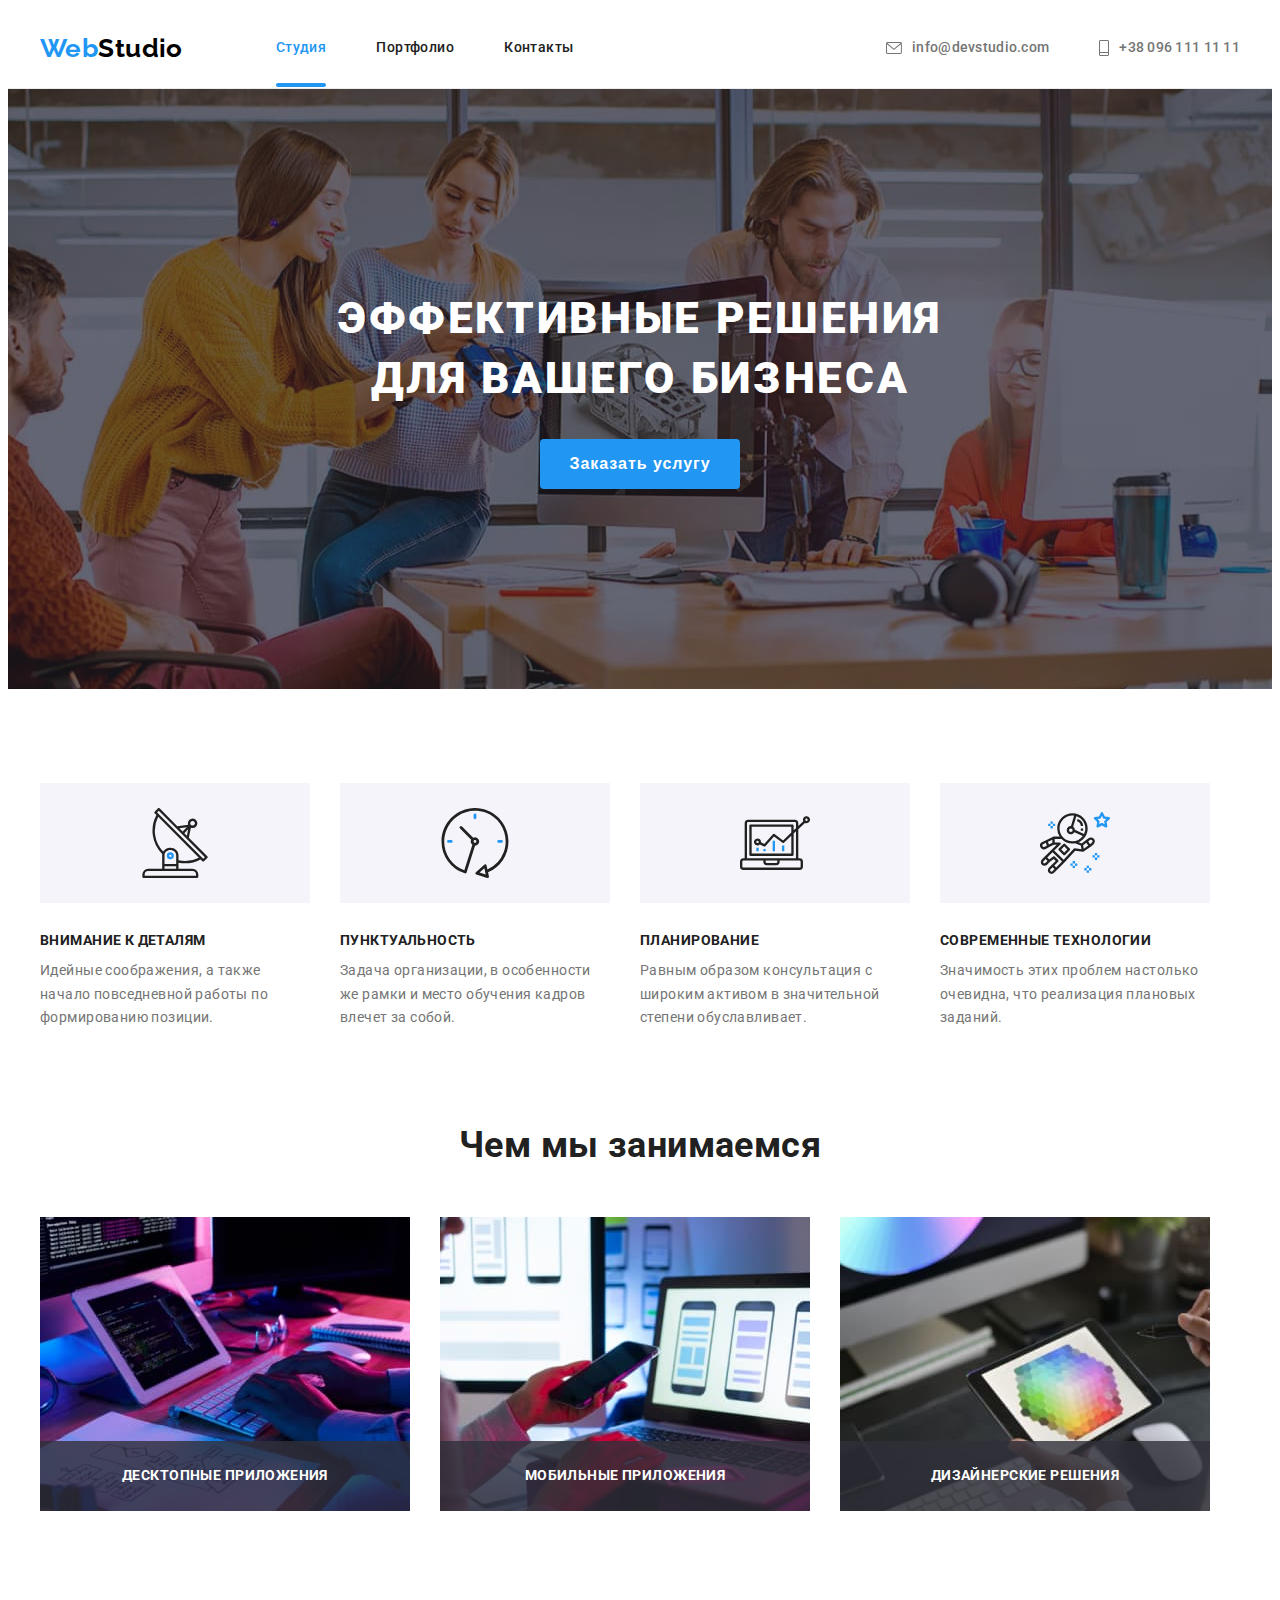
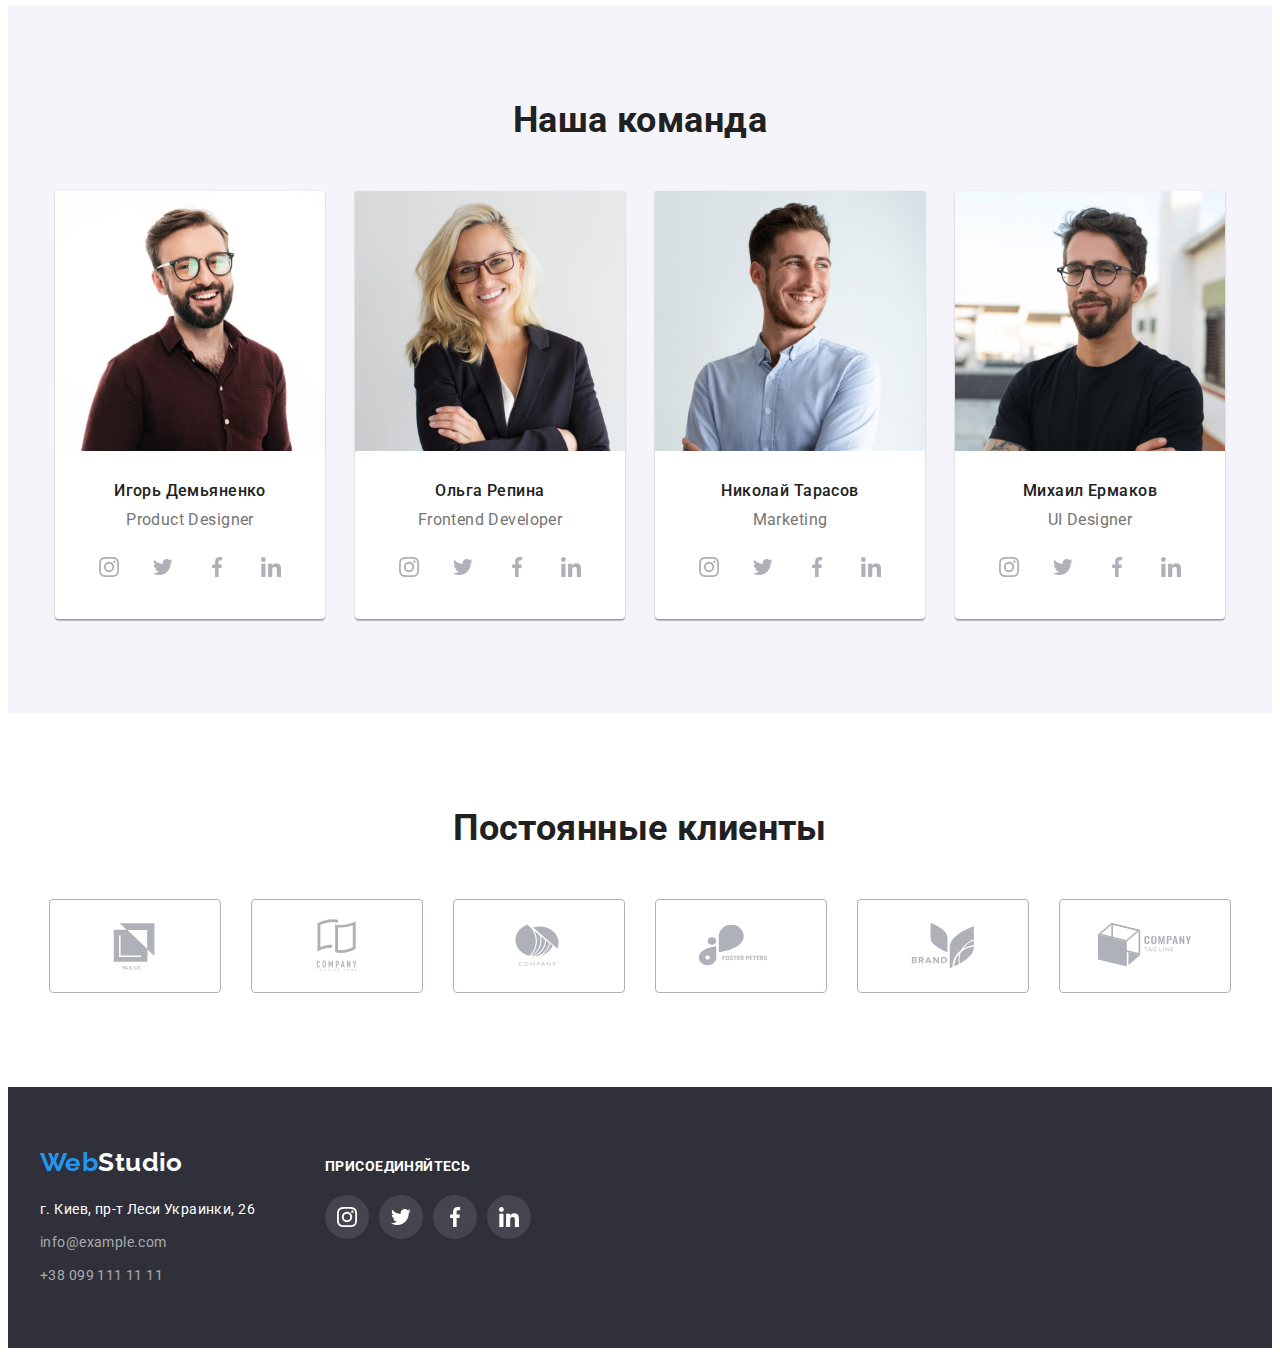
==== index.html @ 22b71594 "add 5 hw" ====
<!DOCTYPE html>
<html lang="ru">

<head>
  <meta charset="UTF-8" />
  <meta http-equiv="X-UA-Compatible" content="IE=edge" />
  <meta name="viewport" content="width=device-width, initial-scale=1.0" />
  <title>Студия</title>
  <link rel="stylesheet" href="https://cdnjs.cloudflare.com/ajax/libs/modern-normalize/1.1.0/modern-normalize.min.css"
    integrity="sha512-wpPYUAdjBVSE4KJnH1VR1HeZfpl1ub8YT/NKx4PuQ5NmX2tKuGu6U/JRp5y+Y8XG2tV+wKQpNHVUX03MfMFn9Q=="
    crossorigin="anonymous" referrerpolicy="no-referrer" />
  <link rel="preconnect" href="https://fonts.googleapis.com" />
  <link rel="preconnect" href="https://fonts.gstatic.com" crossorigin />
  <link href="https://fonts.googleapis.com/css2?family=Raleway:wght@700&family=Roboto:wght@400;500;700;900&display=swap"
    rel="stylesheet" />
  <link rel="stylesheet" href="./css/styles.css" />
</head>

<body>
  <!--Шапка-->
  <header class="header">
    <div class="container">
      <nav class="header-nav">
        <a class="logo link" href="./index.html" lang="en">
          Web<span class="logo-header">Studio</span>
        </a>
        <ul class="pages list">
          <li><a class="link curent" href="./index.html">Студия</a></li>
          <li><a class="link" href="./portfolio.html">Портфолио</a></li>
          <li><a class="link" href="">Контакты</a></li>
        </ul>
      </nav>
      <ul class="list">
        <li class="header-contact">
          <a class="contact-link link" href="mailto:info@devstudio.com">
            <svg class="header-icon" width="16px" height="12px">
              <use href="./images/symbol-defs.svg#icon-envelope"></use>
            </svg>info@devstudio.com</a>
        </li>
        <li class="header-contact">
          <a class="contact-link link" href="tel:+380961111111">
            <svg class="header-icon" width="10px" height="16px">
              <use href="./images/symbol-defs.svg#icon-vector"></use>
            </svg>+38 096 111 11 11</a>
        </li>
      </ul>
    </div>
  </header>
  <main>
    <!--Заголовок-->
    <section class="hero">
      <div class="container">
        <h1 class="hero-title">Эффективные решения для вашего бизнеса</h1>

        <button data-modal-open class="button-blu" type="button">Заказать услугу</button>

        <div data-modal class="backdrop is-hidden">
          <div class="modal">

            <button data-modal-close class="close" type="button">
              <svg class="" width="11px" height="11px">
                <use href="./images/symbol-defs.svg#icon-close"></use>
            </button>
            </svg>
          </div>
        </div>
      </div>
    </section>
    <!--Особенности-->
    <section class="characteristic section">
      <div class="container">
        <h2 class="none">Особенности</h2>
        <ul class="list">
          <li>
            <div class="characteristic-div">
              <svg class="characteristic-icon" width="70" height="70">
                <use href="./images/symbol-defs.svg#icon-antenna"></use>
              </svg>
            </div>

            <h3 class="title-item">Внимание к деталям</h3>
            <p>
              Идейные соображения, а также начало повседневной работы по формированию позиции.
            </p>
          </li>
          <li>
            <div class="characteristic-div">
              <svg class="characteristic-icon" width="70" height="70">
                <use href="./images/symbol-defs.svg#icon-clock"></use>
              </svg>
            </div>

            <h3 class="title-item">Пунктуальность</h3>
            <p>
              Задача организации, в особенности же рамки и место обучения кадров влечет за собой.
            </p>
          </li>
          <li>
            <div class="characteristic-div">
              <svg class="characteristic-icon" width="70" height="70">
                <use href="./images/symbol-defs.svg#icon-diagram"></use>
              </svg>
            </div>
            <h3 class="title-item">Планирование</h3>
            <p>
              Равным образом консультация с широким активом в значительной степени обуславливает.
            </p>
          </li>
          <li>
            <div class="characteristic-div">
              <svg class="characteristic-icon" width="70" height="70">
                <use href="./images/symbol-defs.svg#icon-astronaut"></use>
              </svg>
            </div>
            <h3 class="title-item">Современные технологии</h3>
            <p>Значимость этих проблем настолько очевидна, что реализация плановых заданий.</p>
          </li>
        </ul>
      </div>
    </section>
    <!--Что делают-->
    <section class="work section">
      <div class="container">
        <h2 class="title">Чем мы занимаемся</h2>
        <ul class="list">
          <li>
            <img src="./images/box_1.jpg" alt="Поиск решения" width="370" />
            <p class="work-icon">Десктопные приложения</p>
          </li>
          <li>
            <img src="./images/box_2.jpg" alt="Планирование" width="370" />
            <p class="work-icon">Мобильные приложения</p>
          </li>
          <li>
            <img src="./images/box_3.jpg" alt="Реализация проекта" width="370" />
            <p class="work-icon">Дизайнерские решения</p>
          </li>
        </ul>
      </div>
    </section>
    <!--Команда-->
    <section class="team section">
      <div class="container">
        <h2 class="title">Наша команда</h2>
        <ul class="list">
          <li class="team-cards">
            <img src="./images/img.jpg" alt="Фото Игоря Демьяненко" width="270" />
            <h3 class="name">Игорь Демьяненко</h3>
            <p class="position" lang="en">Product Designer</p>
            <ul class="social-link list">
              <li class="massenger-item">
                <a class="team-link link" aria-label="инстаграм" href="" >
                  <svg class="team-icon" width="20px" height="20px">
                    <use href="./images/symbol-defs.svg#icon-instagram"></use>
                  </svg></a>
              </li>
              <li class="massenger-item">
                <a class="team-link link" aria-label="твиттер" href="" >
                  <svg class="team-icon" width="20px" height="20px">
                    <use href="./images/symbol-defs.svg#icon-twitter"></use>
                  </svg></a>
              </li>
              <li class="massenger-item">
                <a class="team-link link" aria-label="фейсбук" href="">
                  <svg class="team-icon" width="20px" height="20px">
                    <use href="./images/symbol-defs.svg#icon-facebook" ></use>
                  </svg></a>
              </li>
              <li class="massenger-item">
                <a class="team-link link" aria-label="линкедин" href="">
                  <svg class="team-icon" width="20px" height="20px">
                    <use href="./images/symbol-defs.svg#icon-linkedin" ></use>
                  </svg></a>
              </li>
            </ul>
          </li>

          <li class="team-cards">
            <img src="./images/img-1.jpg" alt="Фото Ольги Репиной" width="270" />
            <h3 class="name">Ольга Репина</h3>
            <p class="position" lang="en">Frontend Developer</p>
            <ul class="list">
              <li class="massenger-item">
                <a class="team-link link" aria-label="инстаграм" href="">
                  <svg class="team-icon" width="20px" height="20px">
                    <use href="./images/symbol-defs.svg#icon-instagram"></use>
                  </svg></a>
              </li>
              <li class="massenger-item">
                <a class="team-link link" aria-label="твиттер" href="">
                  <svg class="team-icon" width="20px" height="20px">
                    <use href="./images/symbol-defs.svg#icon-twitter"></use>
                  </svg></a>
              </li>
              <li class="massenger-item">
                <a class="team-link link" aria-label="фейсбук" href="">
                  <svg class="team-icon" width="20px" height="20px">
                    <use href="./images/symbol-defs.svg#icon-facebook"></use>
                  </svg></a>
              </li>
              <li class="massenger-item">
                <a class="team-link link" aria-label="линкедин" href="">
                  <svg class="team-icon" width="20px" height="20px">
                    <use href="./images/symbol-defs.svg#icon-linkedin"></use>
                  </svg></a>
              </li>
            </ul>
          </li>

          <li class="team-cards">
            <img src="./images/img-2.jpg" alt="Фото Николая Тарасова" width="270" />
            <h3 class="name">Николай Тарасов</h3>
            <p class="position" lang="en">Marketing</p>
            <ul class="list">
              <li class="massenger-item">
                <a class="team-link link" aria-label="инстаграм" href="">
                  <svg class="team-icon" width="20px" height="20px">
                    <use href="./images/symbol-defs.svg#icon-instagram"></use>
                  </svg></a>
              </li>
              <li class="massenger-item">
                <a class="team-link link" aria-label="твиттер" href="">
                  <svg class="team-icon" width="20px" height="20px">
                    <use href="./images/symbol-defs.svg#icon-twitter"></use>
                  </svg></a>
              </li>
              <li class="massenger-item">
                <a class="team-link link" aria-label="фейсбук" href="">
                  <svg class="team-icon" width="20px" height="20px">
                    <use href="./images/symbol-defs.svg#icon-facebook"></use>
                  </svg></a>
              </li>
              <li class="massenger-item">
                <a class="team-link link" aria-label="линкедин" href="">
                  <svg class="team-icon" width="20px" height="20px">
                    <use href="./images/symbol-defs.svg#icon-linkedin"></use>
                  </svg></a>
              </li>
            </ul>
          </li>

          <li class="team-cards">
            <img src="./images/img-3.jpg" alt="Фото Михаила Ермакова" width="270" />
            <h3 class="name">Михаил Ермаков</h3>
            <p class="position" lang="en">UI Designer</p>
            <ul class="list">
              <li class="massenger-item">
                <a class="team-link link" aria-label="инстаграм" href="">
                  <svg class="team-icon" width="20px" height="20px">
                    <use href="./images/symbol-defs.svg#icon-instagram"></use>
                  </svg></a>
              </li>
              <li class="massenger-item">
                <a class="team-link link" aria-label="твиттер" href="">
                  <svg class="team-icon" width="20px" height="20px">
                    <use href="./images/symbol-defs.svg#icon-twitter"></use>
                  </svg></a>
              </li>
              <li class="massenger-item">
                <a class="team-link link" aria-label="фейсбук" href="">
                  <svg class="team-icon" width="20px" height="20px">
                    <use href="./images/symbol-defs.svg#icon-facebook"></use>
                  </svg></a>
              </li>
              <li class="massenger-item">
                <a class="team-link link" aria-label="линкедин" href="">
                  <svg class="team-icon" width="20px" height="20px">
                    <use href="./images/symbol-defs.svg#icon-linkedin"></use>
                  </svg></a>
              </li>
            </ul>
          </li>
        </ul>
      </div>
    </section>
    <!--Постоянные клиенты-->
    <section class="klients section">
      <div class="container">
        <h2 class="title">Постоянные клиенты</h2>
        <ul class="list">
          <li>
            <a class="klients-link link" aria-label="" href="">
              <svg class="klients-icon" width="106px" height="60px">
                <use href="./images/symbol-defs.svg#icon-logo"></use>
              </svg></a>
          </li>
          <li>
            <a class="klients-link link" aria-label="" href="">
              <svg class="klients-icon" width="106px" height="60px">
                <use href="./images/symbol-defs.svg#icon-logo-1"></use>
              </svg></a>
          </li>
          <li>
            <a class="klients-link link" aria-label="" href="">
              <svg class="klients-icon" width="106px" height="60px">
                <use href="./images/symbol-defs.svg#icon-logo-2"></use>
              </svg></a>
          </li>
          <li>
            <a class="klients-link link" aria-label="" href="">
              <svg class="klients-icon" width="106px" height="60px">
                <use href="./images/symbol-defs.svg#icon-logo-3"></use>
              </svg></a>
          </li>
          <li>
            <a class="klients-link link" aria-label="" href="">
              <svg class="klients-icon" width="106px" height="60px">
                <use href="./images/symbol-defs.svg#icon-logo-4"></use>
              </svg></a>
          </li>
          <li>
            <a class="klients-link link" aria-label="" href="">
              <svg class="klients-icon" width="106px" height="60px">
                <use href="./images/symbol-defs.svg#icon-logo-5"></use>
              </svg></a>
          </li>
        </ul>
      </div>
    </section>
  </main>
  <!--Подвал-->
  <footer class="footer">
    <div class="container">
      <div>
        <a class="logo link" href="./index.html" lang="en">
          Web<span class="logo-footer">Studio</span>
        </a>
        <address>
          <ul class="footer-connection list">
            <li>
              <a class="address link" href=""> г. Киев, пр-т Леси Украинки, 26</a>
            </li>
            <li>
              <a class="footer-contacts link" href="mailto:info@example.com">info@example.com</a>
            </li>
            <li>
              <a class="footer-contacts link" href="tel:+380991111111">+38 099 111 11 11</a>
            </li>
          </ul>
        </address>
      </div>
      <div class="join">
        <p class="header-join">Присоединяйтесь</p>
        <ul class="list">
          <li class="massenger-item">
            <a class="join-link link" aria-label="инстаграм" href="">
              <svg class="join-icon" width="20px" height="20px">
                <use href="./images/symbol-defs.svg#icon-instagram"></use>
              </svg></a>
          </li>
          <li class="massenger-item">
            <a class="join-link link" aria-label="твиттер" href="">
              <svg class="join-icon" width="20px" height="20px">
                <use href="./images/symbol-defs.svg#icon-twitter"></use>
              </svg></a>
          </li>
          <li class="massenger-item">
            <a class="join-link link" aria-label="фейсбук" href="">
              <svg class="join-icon" width="20px" height="20px">
                <use href="./images/symbol-defs.svg#icon-facebook"></use>
              </svg></a>
          </li>
          <li class="massenger-item">
            <a class="join-link link" aria-label="линкедин" href="">
              <svg class="join-icon" width="20px" height="20px">
                <use href="./images/symbol-defs.svg#icon-linkedin"></use>
              </svg></a>
          </li>
        </ul>
      </div>
    </div>
  </footer>
  <script src="./js/modal.js"></script>
</body>

</html>
---- css/styles.css ----
:root {
    --accent-color: #2196F3;
    --black:#000000;
    --white:#FFFFFF;
    --header-and-item: #212121;
    --adress-footer: #FFFFFF99;
    --black-fon: #2F303A;
    --gray-fon: #F5F4FA;
    --main: #757575;
    --hero-button: #188ce8;
    --border-header:#ECECEC;
    --border-cards:#EEEEEE;
    --shadow:rgba(0, 0, 0, 0.25);
    --bg-hero:#C4C4C4;
    --grad: rgba(47, 48, 58, 0.4);
    --massanger: #afb1b8;
    --backdrop:rgba(0, 0, 0, 0.2);
}

body {
font-family: Roboto, sans-serif ;
color: var(--main);
background-color: var(--white);
font-weight: 400;
font-size: 14px;
line-height: 1.71;
letter-spacing: 0.03em;
}

.container {
    width: 1200px;
    padding: 0 15px;
    margin-left: auto;
    margin-right: auto;
}

.section{
    padding: 94px 0;
}

h1, h2, h3, h4, p, li, ul, a {
    margin: 0;
    padding: 0;
}

img {
    display: block;
    max-width: 100%;
    height: auto;
}

.list {
    list-style-type: none;
}

.link {
    text-decoration: none;
    color: currentColor;

    transition: color 250ms cubic-bezier(0.4, 0, 0.2, 1);
}

/*Шапка*/
.header .container,
.header-nav,
.pages,
.contacts .list,
.contact-link {
    display: flex;
    align-items: center;
}

.header {
    border-bottom: 1px solid var(--border-header);
}

.header .container{
height: 80px;
}


.logo {
    font-family: Raleway, sans-serif;
    font-weight:700;
    font-size: 26px;
    line-height: 1.19;    
    color: var(--accent-color);
 }

.logo-header {
    color: var(--black);
}

.header .logo {
    margin-right: 93px;
}

.pages .link{
    font-weight:500;
    font-size:14px;
    line-height: 0.88;
    color: var(--header-and-item);
    padding: 32px 0;
}

.header .list {
    display: flex;
    margin-left: auto;
}

.contact-link {
    font-weight:500;
    font-size:14px;
    line-height:1.14;
    letter-spacing: 0.02em;
    color: var(--main);
    padding: 20px 0;
}


.pages li:not(:last-child),
.contacts li:not(:last-child),
.header-contact:not(:last-child) {
    margin-right: 50px;
}

.header-icon{
    fill:currentColor;
    margin-right: 10px;
}

.link:hover,
.link:focus,
.link:active{
    color: var(--accent-color);
}


.pages .curent {
    color: var(--accent-color) ;
    position: relative;
}

.pages .curent::after{
    content: '';
    height: 4px;
    background:var(--accent-color);
    border-radius: 2px;
    top: 100%;
    left: 0;
    width: 100%;
    position: absolute;
    transform: translate(0, -4px);
}

/*Студия*/

/*Герой*/

.hero {
    color: var(--white);
    background-color: var(--black-fon);
    text-align: center;
    text-transform: uppercase;
    line-height: 1.36;
    letter-spacing: 0.06em;
    background-color: var(--bg-hero);
    background-image: linear-gradient(var(--grad),var(--grad) ), url(../images/hero.jpg);
    background-repeat: no-repeat;
    background-position: center;
    max-width: 1600px;
    margin: 0 auto;
}

.hero .container {
    padding: 200px 0;
}

.hero-title {
    margin: auto;
    font-weight: 900;
    font-size: 44px;
    margin-bottom: 30px;
    width: 696px;
    letter-spacing: 0.06em;
    line-height: 1.36;
}

.button-blu {
    transition: background-color 250ms cubic-bezier(0.4, 0, 0.2, 1);

    width: 200px;
    height: 50px;
    padding: 0;
    border: 2px transparent;
    border-radius: 4px;

    text-align: center; 
    color: var(--white);
    background-color: var(--accent-color);
    font-weight: 700;
    font-size: 16px;
    line-height: 1.88;
    letter-spacing: 0.06em;
}

.button-blu:active,
.button-blu:hover,
.button-blu:focus {
    background-color: var(--hero-button);
}

.backdrop {
    z-index: 100;
    position: fixed;
    top: 0;
    left: 0;
    width: 100%;
    height: 100%;
    background-color: var(--backdrop);

    opacity: 1;
    visibility: visible;
    transition: opacity 250ms cubic-bezier(0.4, 0, 0.2, 1),
    visibility 250ms cubic-bezier(0.4, 0, 0.2, 1),
    transform 250ms cubic-bezier(0.4, 0, 0.2, 1);
       
    /* transform: rotateZ(0);
    transition: transform 250ms cubic-bezier(0.4, 0, 0.2, 1); */
}

.backdrop.is-hidden {
    transform: rotateZ(0.5turn);
    visibility: hidden;
    opacity: 0;
    pointer-events: none;
}

.backdrop.is-hidden .modal{
    transform: translate(-50%, -50%) scale(1.1);
}

.modal{
position: relative;
top: 50%;
left: 50%;
transform: translate(-50%, -50%) scale(1);
transition: transform 250ms cubic-bezier(0.4, 0, 0.2, 1);

width: 528px;
height: 581px;

padding: 8px;

background-color: var(--white);
box-shadow: 0px 1px 3px rgba(0, 0, 0, 0.12),
0px 1px 1px rgba(0, 0, 0, 0.14),
0px 2px 1px rgba(0, 0, 0, 0.2);
border-radius: 4px;
}

.close{
    position: absolute;
    
    top: 8px;
    right: 8px;

    display: flex;
    align-items: center;
    justify-content: center;

    
    width: 30px;
    height: 30px;
    border-radius: 50%;
    border: 1px solid rgba(0, 0, 0, 0.1);
}

/*Особенности*/

.none {
    position: absolute;
    width: 1px;
    height: 1px;
    margin: -1px;
    border: 0;
    padding: 0;
    white-space: nowrap;
    clip-path: inset(100%);
    clip: rect(0 0 0 0);
    overflow: hidden;
}

.characteristic,
.characteristic .list,
.characteristic>.container>li{
display: flex;
    flex-wrap: wrap;
}

.characteristic li {
    width: 270px;
}

.characteristic-div {
    display: flex;
    justify-content: center;
    align-items: center;
    background-color: var(--gray-fon);
    width: 270px;
    height: 120px;
    margin-bottom: 30px;
    
}


.characteristic li:not(:nth-child(n+4)){
    margin-right: 30px;
}

.characteristic .title-item {
    margin-bottom: 10px;
    color: var(--header-and-item);
    font-size: 14px;
    line-height: 1.14;
    text-transform: uppercase;
}

/*Оглавление секций*/
.title {
    margin-bottom: 50px;

    color: var(--header-and-item);
    font-size: 36px;
    line-height: 1.17;
    text-align: center;
}

/*Чем мы занимаемся*/
.work.section {
    padding-top: 0;
}

.work .list {
    display: flex;
    flex-wrap: wrap;
}

.work li:not(:nth-child(n+3)) {
    margin-right: 30px;
}

.work li{
    position: relative;
    z-index: 10;
}

.work-icon {
    position: absolute;
    bottom: 0;
    left: 0;

    display: flex;
    align-items: center;
    justify-content: center;

    width: 370px;
    height: 70px;
    
    font-weight: 700;
    line-height: 1.14;
    text-transform: uppercase;
    color: var(--white);
    background: rgba(47, 48, 58, 0.8);
    
}

/*Наша команда*/
.team {
    background-color: var(--gray-fon);
}

.team .list{
    display: flex;
    flex-wrap: wrap;
    justify-content:center;
}

.social-link{
margin-bottom: 30px;
}


.team-cards:not(:nth-child(n+4)) {
    margin-right: 30px;
}
.team-cards{
    width: 270px;
    background-color: var(--white);
    box-shadow: 0px 1px 3px rgba(0, 0, 0, 0.12), 0px 1px 1px rgba(0, 0, 0, 0.14), 0px 2px 1px rgba(0, 0, 0, 0.2);
    border-radius: 0px 0px 4px 4px;
}

.name {
    margin: 30px 0 10px 0;
    color: var(--header-and-item);
    font-weight: 500;
    font-size: 16px;
    line-height: 1.19;
    text-align: center;
}

.position {
    font-size: 16px;
    line-height: 1.19;
    text-align: center;
    margin-bottom: 16px;
}


.team-link {
    transition: background-color 250ms cubic-bezier(0.4, 0, 0.2, 1),
    fill 250ms cubic-bezier(0.4, 0, 0.2, 1);
    width: 100%;
    height: 100%;
    display: flex;
    align-items: center;
    justify-content: center;
    width: 44px;
    height: 44px;
    border-radius: 50%;
    fill: var(--massanger);
    cursor: pointer;
}

.massenger-item:not(:last-child){
margin-right: 10px;
}

.team-link:active,
.team-link:hover,
.team-link:focus {
    background-color: var(--accent-color);
    fill: var(--white);
}

/*Постоянные клиенты*/
.klients ul{
    display: flex;
    justify-content: center;
}

.klients-link {
    transition: border 250ms cubic-bezier(0.4, 0, 0.2, 1),
    fill 250ms cubic-bezier(0.4, 0, 0.2, 1);

    display: flex;
    justify-content: center;
    align-items: center;
    width: 170px;
    height: 92px;
    border: 1px solid var(--massanger);
    border-radius: 4px;
    fill: var(--massanger);
    cursor: pointer;
}
.klients li:not(:last-child){
margin-right: 30px;
}

.klients-link:active,
.klients-link:hover,
.klients-link:focus {
    border: 1px solid var(--accent-color);
    fill: var(--accent-color);
}
/*Подвал*/
.footer {
    background-color: var(--black-fon);
    padding: 60px 0;
}

.footer .container {
    display: flex;
    align-items: baseline;
}

.footer .container > div:not(:last-child){
margin-right: 70px;
}

.footer .logo{
    display: block;
    margin-bottom: 20px;    
}


.logo-footer {
    color: var(--white);
}

.address{
    color: var(--white);
    font-style: normal;
    padding: 4px 0;
}

.footer-contacts {
    color: var(--adress-footer);
    font-style: normal;
    padding: 4px 0;
}

.footer-connection>li:not(:last-child) {
    margin-bottom: 9px;
}

.header-join{
line-height:1.14;
text-transform: uppercase;
color: var(--white);
margin-bottom: 20px;
font-weight: 700;
}

.join .massenger-item {
    
    fill: var(--white);
    background-color: rgba(255, 255, 255, 0.1);

    width: 44px;
    height: 44px;
    border-radius: 50%;
}

.join ul{
    display: flex;
}

.join .massenger-item:not(:last-child) {
    margin-right: 10px;
}

.join-link:active,
.join-link:hover,
.join-link:focus {
    background-color: var(--accent-color);
}
   

.join-link{
    transition: background-color 250ms cubic-bezier(0.4, 0, 0.2, 1);
    color: var(--massanger);
    fill: var(--white);
    width: 100%;
    height: 100%;
    display: flex;
    justify-content: center;
    align-items: center;
    border-radius: 50%;
    
}

/*Портфолио*/
.portfolio .button {
    display: flex;
    justify-content: center;
    margin-bottom: 50px;
}

.btn-grey:last-child {
margin-right: 8px;
}

.btn-grey {
    transition: color 250ms cubic-bezier(0.4, 0, 0.2, 1),
    background-color 250ms cubic-bezier(0.4, 0, 0.2, 1),
    box-shadow 250ms cubic-bezier(0.4, 0, 0.2, 1);

    padding: 6px 22px;
    border-radius: 4px;
    border: 2px transparent;
    text-align: center;
    cursor: pointer;
    color: var(--header-and-item);
    background-color: var(--gray-fon);
    font-weight: 500;
    font-size: 16px;
    line-height: 1.63;
    letter-spacing: 0.03em;
}

.btn-grey:hover,
.btn-grey:focus,
.btn-grey:active {      
    color: var(--white);
    background-color: var(--accent-color);
    box-shadow: 0px 3px 1px rgba(0, 0, 0, 0.1), 0px 1px 2px rgba(0, 0, 0, 0.08), 0px 2px 2px rgba(0, 0, 0, 0.12);
}

.portfolio-cards{
        display: flex;
        flex-wrap: wrap;
}

.portfolio-item {
    margin-right: 30px;
    height: calc((100% - 60px) / 3);
    margin-bottom: 30px;
    width: 370px;
}

.portfolio-item>a {
    display: block;
}

.portfolio-item:nth-last-of-type(-n+3){
    margin-bottom: 0;
}

.portfolio-item:nth-child(3n){
    margin-right: 0;
}

.portfolio-block {
    position: relative;
    overflow: hidden;
}

.paragraph-card {
    position: absolute;
    top: 0;
    left: 0;
    transform: translateY(100%);
    transition: transform 250ms cubic-bezier(0.4, 0, 0.2, 1);

    padding: 63px 24px;

    width: 100%;
    height: 100%;
    

    font-size: 18px;
    line-height: 1.56;    
    color: var(--white);
    background-color: rgba(33, 150, 243, 0.9);;
}

.card-link:hover .paragraph-card,
.card-link:focus .paragraph-card {
    transform: translateY(0);
}

.border-cards {
    border-bottom: 1px solid var(--border-cards);
    border-right: 1px solid var(--border-cards);
    border-left: 1px solid var(--border-cards);
    padding: 20px 24px;
}

.title-cards {
    color: var(--header-and-item);
    font-size: 18px;
    line-height: 2;
    letter-spacing: 0.06em;
        margin-bottom: 4px;
}

.point {
    font-size: 16px;
    line-height: 1.88;
    color: currentColor;
}

.portfolio .link{
color: currentColor;
}

.portfolio-item>a{
    box-shadow: 0;
    transition: box-shadow 250ms cubic-bezier(0.4, 0, 0.2, 1);
}

.portfolio-item>a:hover,
.portfolio-item>a:focus {
    box-shadow: 0px 4px 4px rgba(0, 0, 0, 0.25);
}
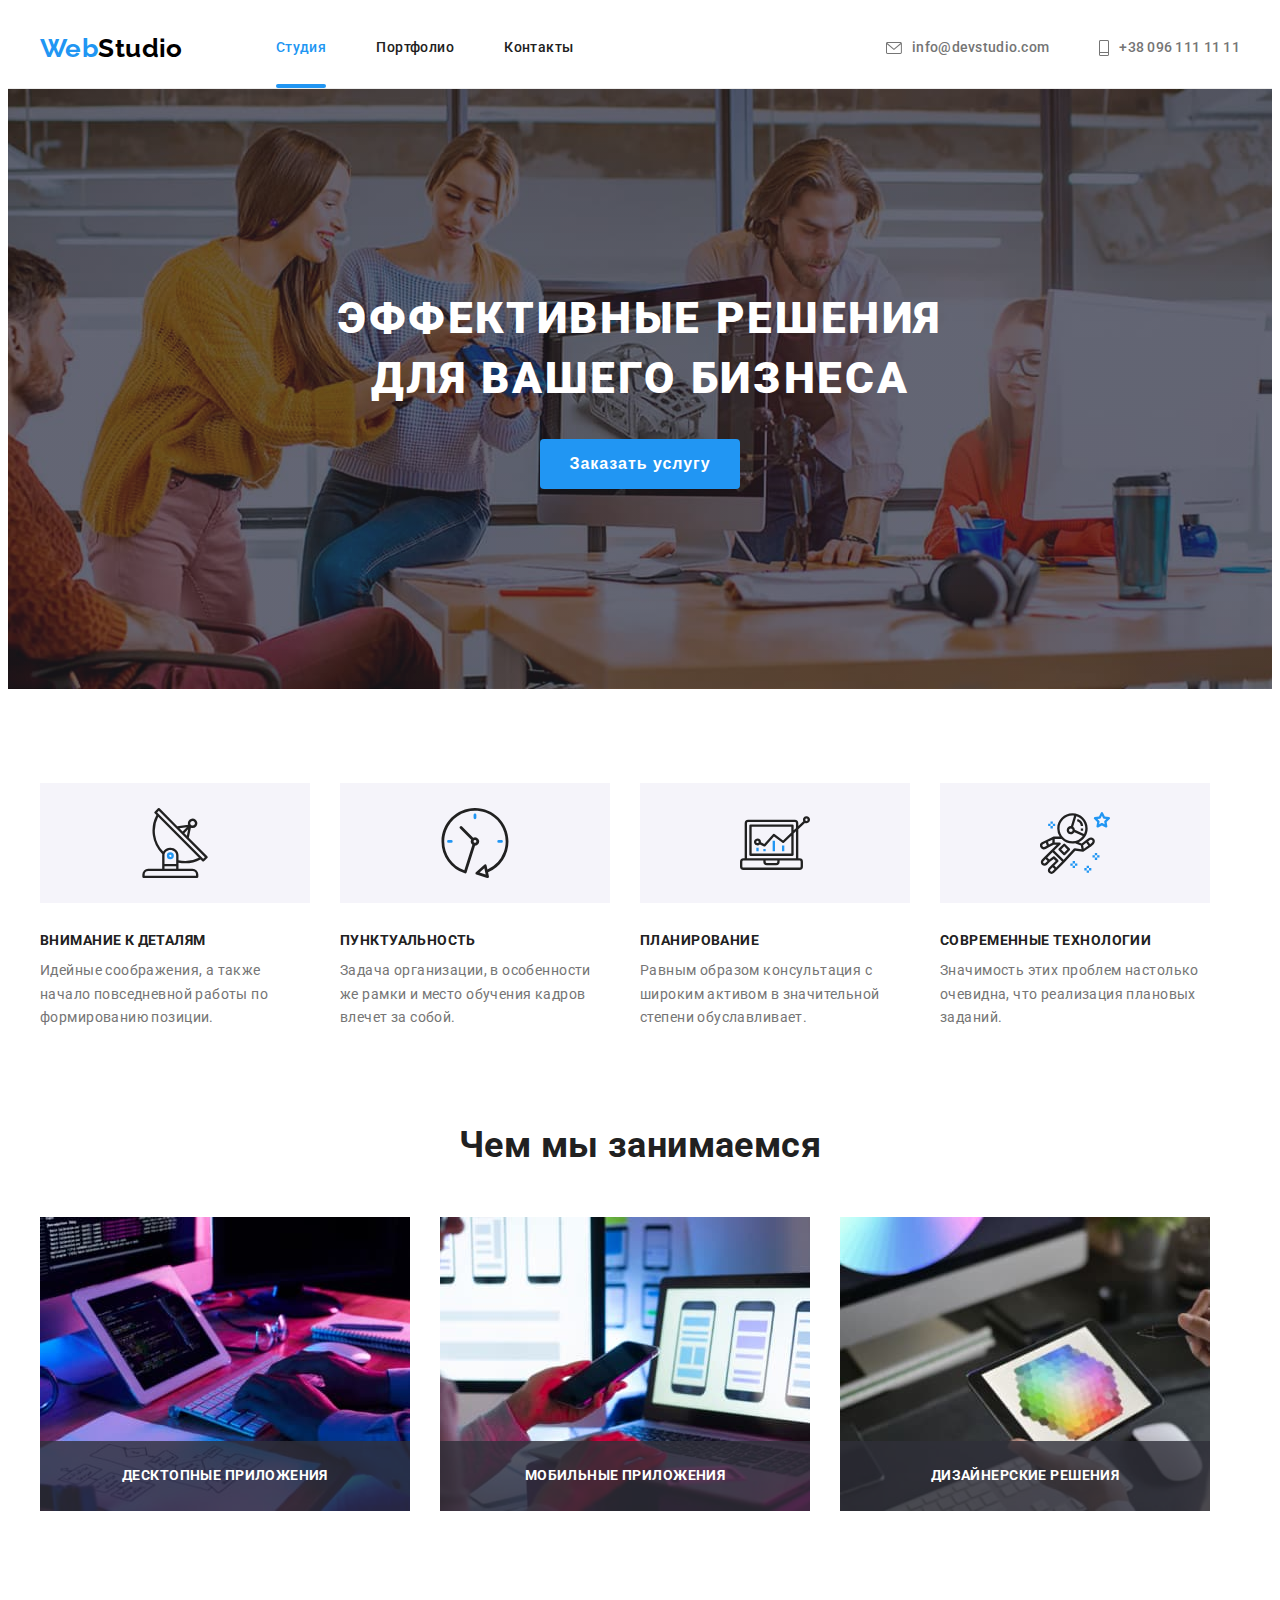
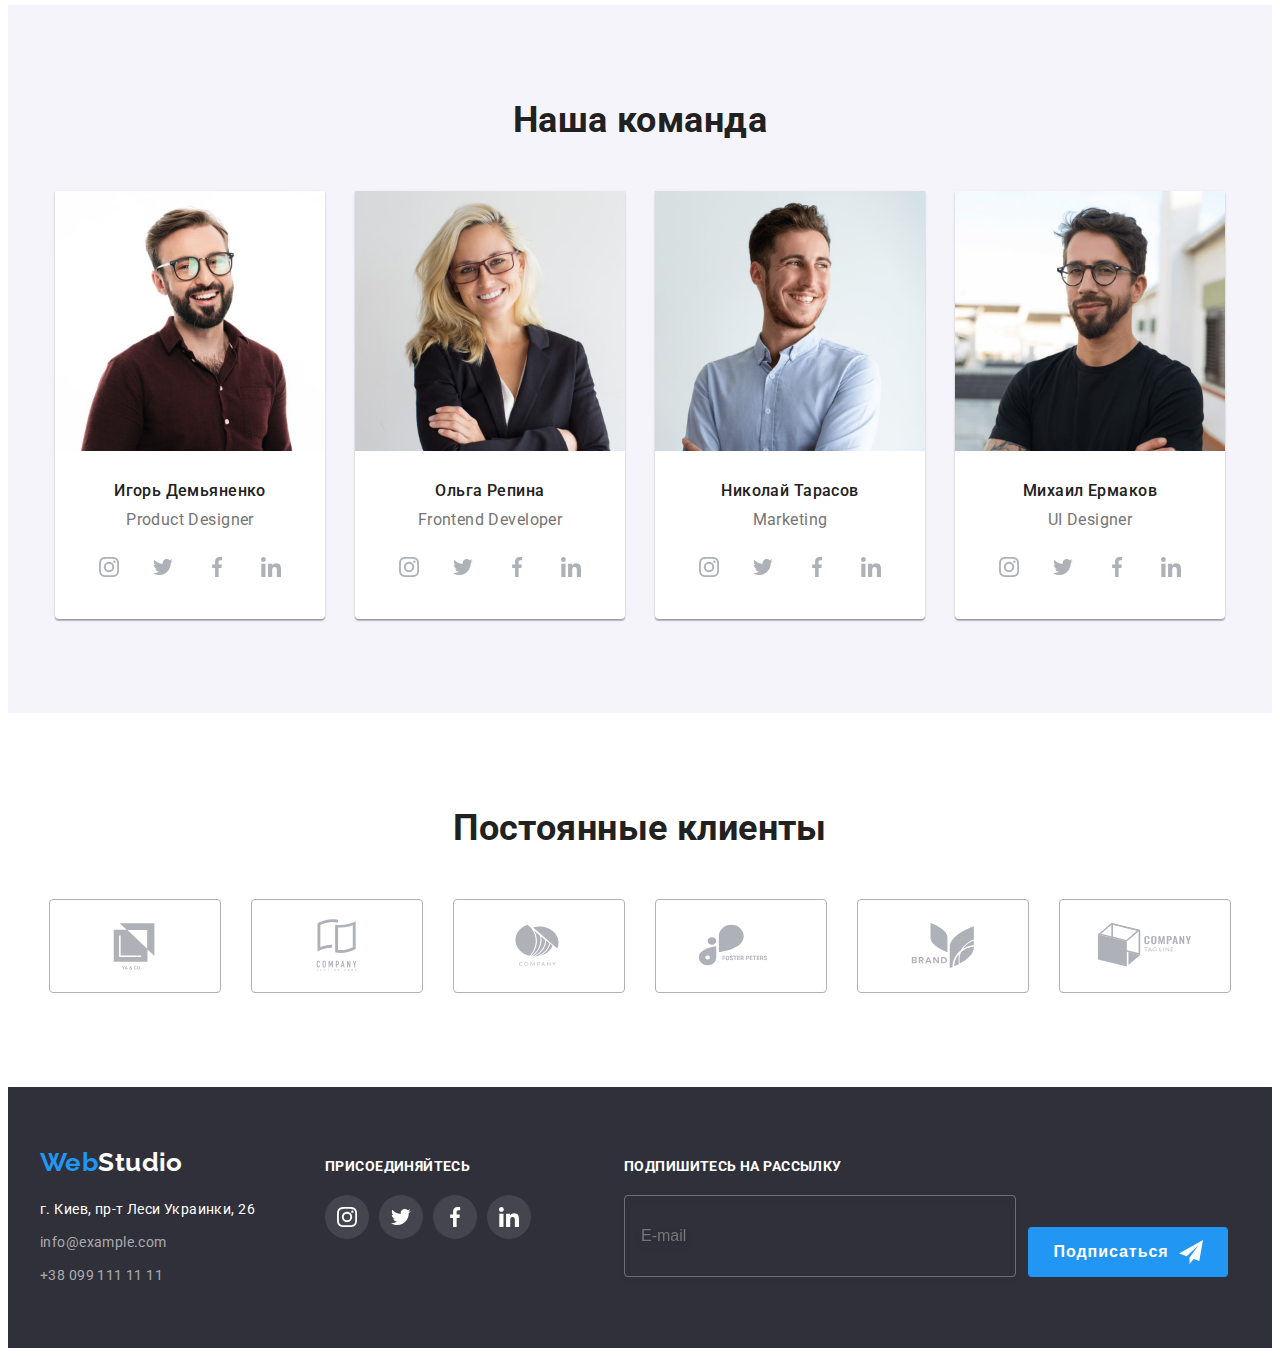
==== commit d925ff3c: "add email send" ====
--- a/index.html
+++ b/index.html
@@ -368,6 +368,16 @@
           </li>
         </ul>
       </div>
+      <form class="email" action="">
+        <div class="email-writting">
+      <label class="header-join" for="email"> Подпишитесь на рассылку</label>
+      <input class="input-email" placeholder="E-mail" type="email" id="email" name="email" required>
+    </div>
+      
+      <button class="button-blu button-email" type="submit">Подписаться 
+      </button>
+    </form>
+
     </div>
   </footer>
   <script src="./js/modal.js"></script>
--- a/css/styles.css
+++ b/css/styles.css
@@ -15,6 +15,7 @@
     --grad: rgba(47, 48, 58, 0.4);
     --massanger: #afb1b8;
     --backdrop:rgba(0, 0, 0, 0.2);
+    --email: rgba(255, 255, 255, 0.6);
 }
 
 body {
@@ -150,7 +151,7 @@
     left: 0;
     width: 100%;
     position: absolute;
-    transform: translate(0, -4px);
+    transform: translate(0, -3px);
 }
 
 /*Студия*/
@@ -224,9 +225,6 @@
     transition: opacity 250ms cubic-bezier(0.4, 0, 0.2, 1),
     visibility 250ms cubic-bezier(0.4, 0, 0.2, 1),
     transform 250ms cubic-bezier(0.4, 0, 0.2, 1);
-       
-    /* transform: rotateZ(0);
-    transition: transform 250ms cubic-bezier(0.4, 0, 0.2, 1); */
 }
 
 .backdrop.is-hidden {
@@ -485,7 +483,7 @@
     align-items: baseline;
 }
 
-.footer .container > div:not(:last-child){
+.footer .container > div:first-child{
 margin-right: 70px;
 }
 
@@ -515,6 +513,48 @@
     margin-bottom: 9px;
 }
 
+.email{
+    margin-left: 93px;
+    display: flex;
+    align-items: flex-end;
+}
+
+.email-writting {
+    display: flex;
+    flex-direction: column;
+}
+.input-email{
+    width: 358px;
+    height: 50px;
+    border: 1px solid rgba(255, 255, 255, 0.3);
+    filter: drop-shadow(0px 4px 4px rgba(0, 0, 0, 0.15));
+    border-radius: 4px;
+    color: transparent;
+    padding: 15px 16px;
+    font-size: 16px;
+    line-height: 1.25;
+    color: var(--email);
+    background-color: transparent;
+    margin-right: 12px;
+}
+
+.email .button-blu{
+    display: flex;
+    align-items: center;
+    justify-content: center;
+}
+
+.button-email::after {
+    content: "";
+    width: 24px;
+    height: 24px;
+    margin-left: 10px;
+    background-image: url("../images/icon-send.svg");
+    background-size: contein;
+}
+
+
+/* next page */
 .header-join{
 line-height:1.14;
 text-transform: uppercase;
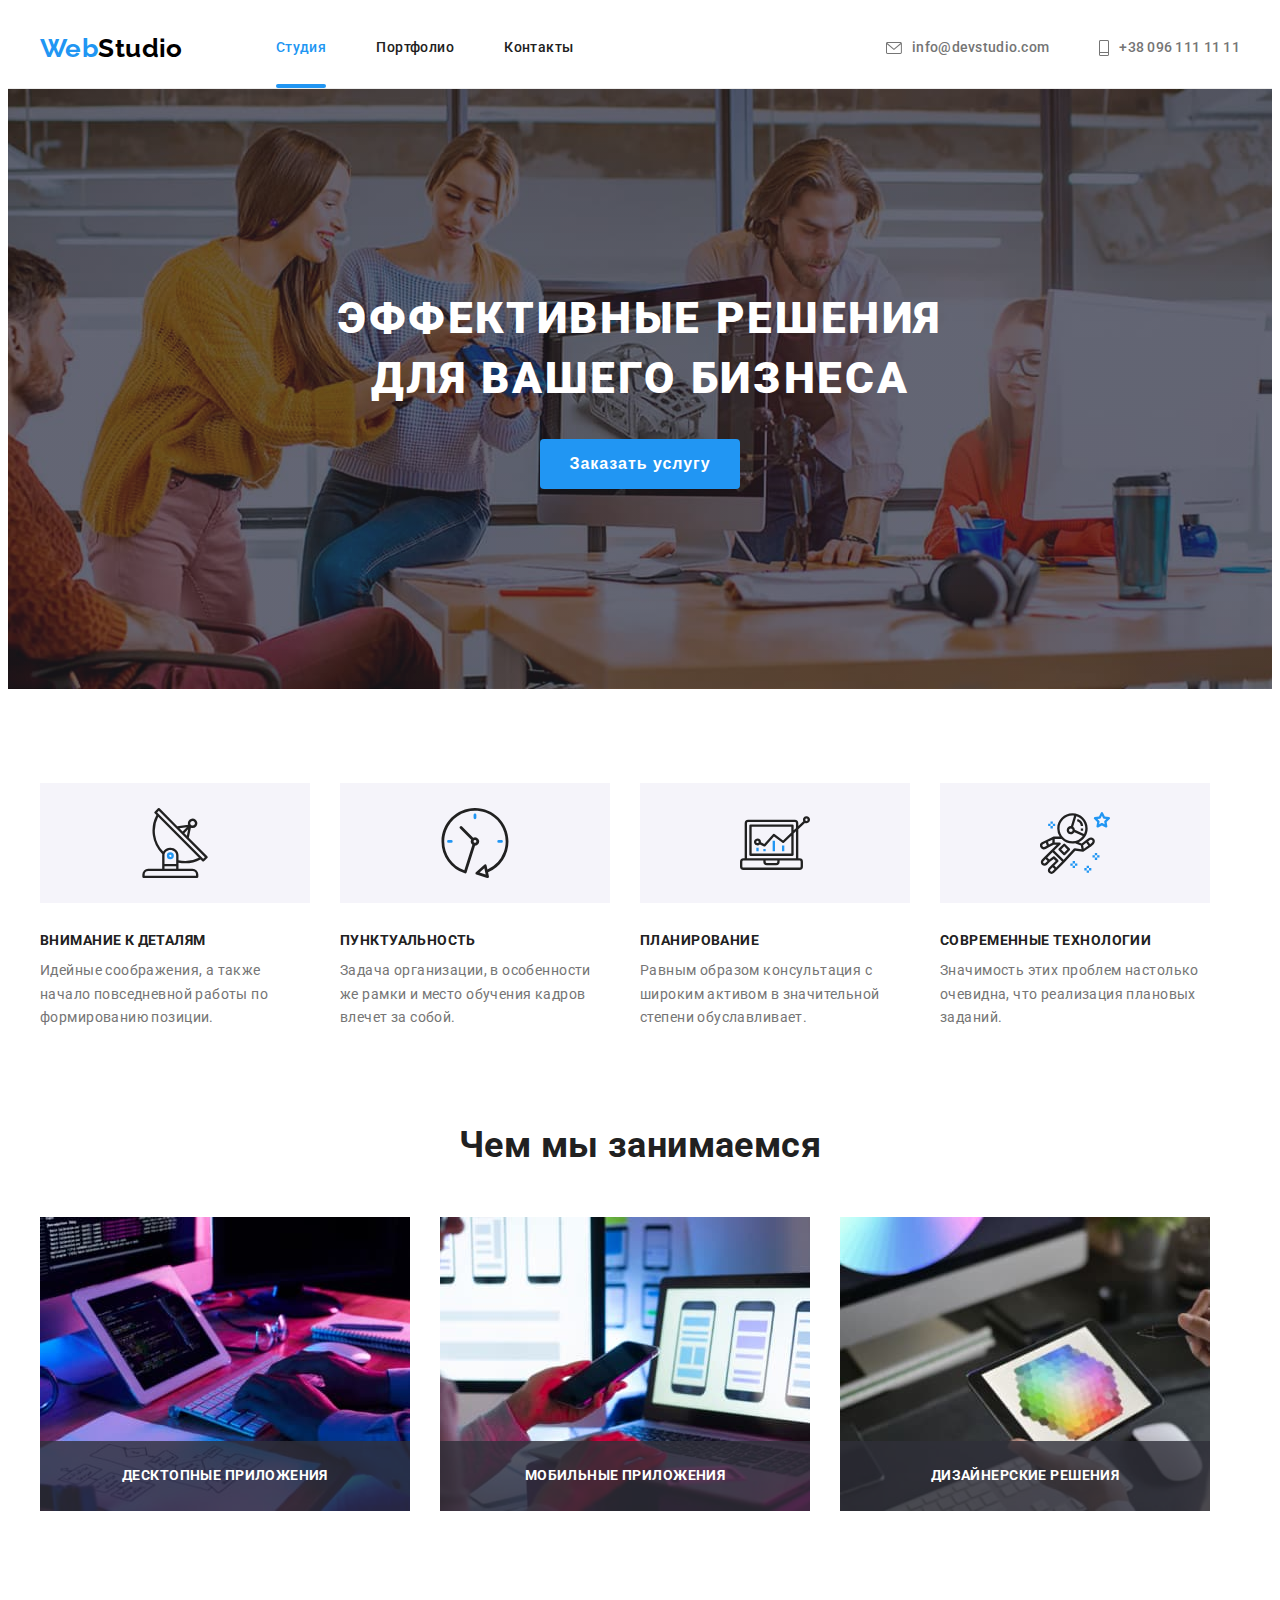
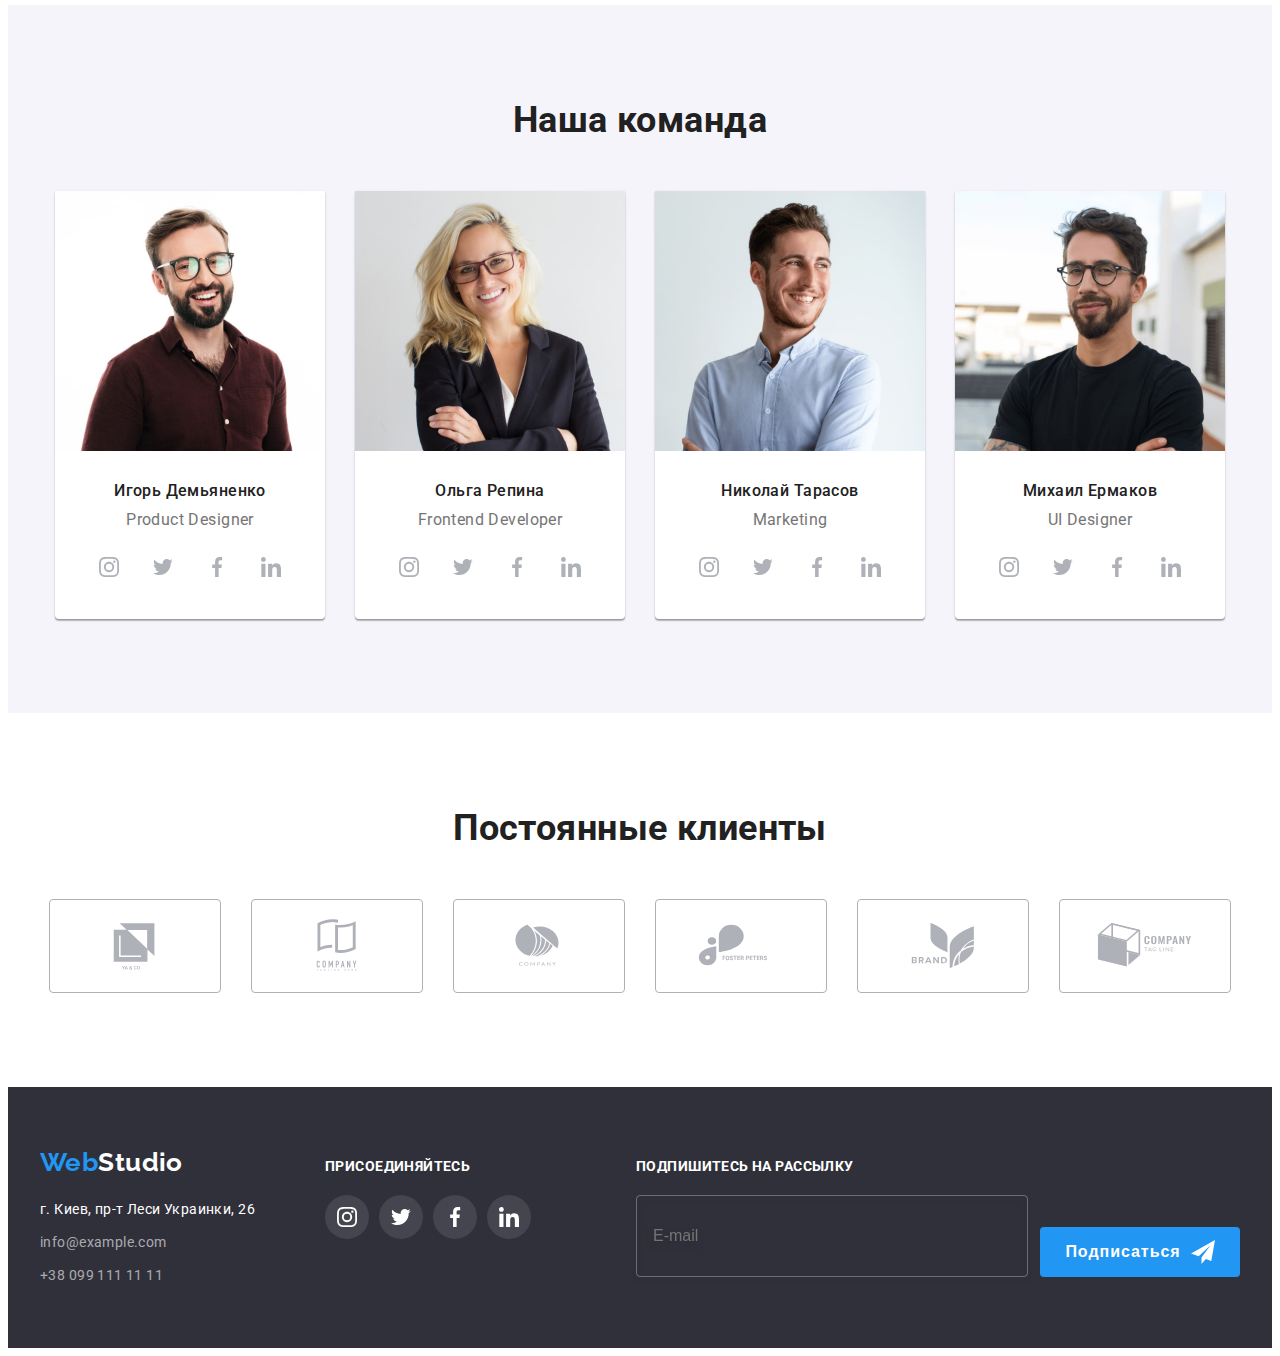
==== commit 87a4a8ad: "modal with content" ====
--- a/index.html
+++ b/index.html
@@ -1,386 +1,452 @@
 <!DOCTYPE html>
 <html lang="ru">
-
-<head>
-  <meta charset="UTF-8" />
-  <meta http-equiv="X-UA-Compatible" content="IE=edge" />
-  <meta name="viewport" content="width=device-width, initial-scale=1.0" />
-  <title>Студия</title>
-  <link rel="stylesheet" href="https://cdnjs.cloudflare.com/ajax/libs/modern-normalize/1.1.0/modern-normalize.min.css"
-    integrity="sha512-wpPYUAdjBVSE4KJnH1VR1HeZfpl1ub8YT/NKx4PuQ5NmX2tKuGu6U/JRp5y+Y8XG2tV+wKQpNHVUX03MfMFn9Q=="
-    crossorigin="anonymous" referrerpolicy="no-referrer" />
-  <link rel="preconnect" href="https://fonts.googleapis.com" />
-  <link rel="preconnect" href="https://fonts.gstatic.com" crossorigin />
-  <link href="https://fonts.googleapis.com/css2?family=Raleway:wght@700&family=Roboto:wght@400;500;700;900&display=swap"
-    rel="stylesheet" />
-  <link rel="stylesheet" href="./css/styles.css" />
-</head>
-
-<body>
-  <!--Шапка-->
-  <header class="header">
-    <div class="container">
-      <nav class="header-nav">
-        <a class="logo link" href="./index.html" lang="en">
-          Web<span class="logo-header">Studio</span>
-        </a>
-        <ul class="pages list">
-          <li><a class="link curent" href="./index.html">Студия</a></li>
-          <li><a class="link" href="./portfolio.html">Портфолио</a></li>
-          <li><a class="link" href="">Контакты</a></li>
-        </ul>
-      </nav>
-      <ul class="list">
-        <li class="header-contact">
-          <a class="contact-link link" href="mailto:info@devstudio.com">
-            <svg class="header-icon" width="16px" height="12px">
-              <use href="./images/symbol-defs.svg#icon-envelope"></use>
-            </svg>info@devstudio.com</a>
-        </li>
-        <li class="header-contact">
-          <a class="contact-link link" href="tel:+380961111111">
-            <svg class="header-icon" width="10px" height="16px">
-              <use href="./images/symbol-defs.svg#icon-vector"></use>
-            </svg>+38 096 111 11 11</a>
-        </li>
-      </ul>
-    </div>
-  </header>
-  <main>
-    <!--Заголовок-->
-    <section class="hero">
+  <head>
+    <meta charset="UTF-8" />
+    <meta http-equiv="X-UA-Compatible" content="IE=edge" />
+    <meta name="viewport" content="width=device-width, initial-scale=1.0" />
+    <title>Студия</title>
+    <link
+      rel="stylesheet"
+      href="https://cdnjs.cloudflare.com/ajax/libs/modern-normalize/1.1.0/modern-normalize.min.css"
+      integrity="sha512-wpPYUAdjBVSE4KJnH1VR1HeZfpl1ub8YT/NKx4PuQ5NmX2tKuGu6U/JRp5y+Y8XG2tV+wKQpNHVUX03MfMFn9Q=="
+      crossorigin="anonymous"
+      referrerpolicy="no-referrer"
+    />
+    <link rel="preconnect" href="https://fonts.googleapis.com" />
+    <link rel="preconnect" href="https://fonts.gstatic.com" crossorigin />
+    <link
+      href="https://fonts.googleapis.com/css2?family=Raleway:wght@700&family=Roboto:wght@400;500;700;900&display=swap"
+      rel="stylesheet"
+    />
+    <link rel="stylesheet" href="./css/styles.css" />
+  </head>
+
+  <body>
+    <!--Шапка-->
+    <header class="header">
       <div class="container">
-        <h1 class="hero-title">Эффективные решения для вашего бизнеса</h1>
-
-        <button data-modal-open class="button-blu" type="button">Заказать услугу</button>
-
-        <div data-modal class="backdrop is-hidden">
-          <div class="modal">
-
-            <button data-modal-close class="close" type="button">
-              <svg class="" width="11px" height="11px">
-                <use href="./images/symbol-defs.svg#icon-close"></use>
-            </button>
-            </svg>
-          </div>
-        </div>
-      </div>
-    </section>
-    <!--Особенности-->
-    <section class="characteristic section">
-      <div class="container">
-        <h2 class="none">Особенности</h2>
+        <nav class="header-nav">
+          <a class="logo link" href="./index.html" lang="en">
+            Web<span class="logo-header">Studio</span>
+          </a>
+          <ul class="pages list">
+            <li><a class="link curent" href="./index.html">Студия</a></li>
+            <li><a class="link" href="./portfolio.html">Портфолио</a></li>
+            <li><a class="link" href="">Контакты</a></li>
+          </ul>
+        </nav>
         <ul class="list">
-          <li>
-            <div class="characteristic-div">
-              <svg class="characteristic-icon" width="70" height="70">
-                <use href="./images/symbol-defs.svg#icon-antenna"></use>
-              </svg>
-            </div>
-
-            <h3 class="title-item">Внимание к деталям</h3>
-            <p>
-              Идейные соображения, а также начало повседневной работы по формированию позиции.
-            </p>
+          <li class="header-contact">
+            <a class="contact-link link" href="mailto:info@devstudio.com">
+              <svg class="header-icon" width="16px" height="12px">
+                <use href="./images/symbol-defs.svg#icon-envelope"></use></svg
+              >info@devstudio.com</a
+            >
           </li>
-          <li>
-            <div class="characteristic-div">
-              <svg class="characteristic-icon" width="70" height="70">
-                <use href="./images/symbol-defs.svg#icon-clock"></use>
-              </svg>
-            </div>
-
-            <h3 class="title-item">Пунктуальность</h3>
-            <p>
-              Задача организации, в особенности же рамки и место обучения кадров влечет за собой.
-            </p>
-          </li>
-          <li>
-            <div class="characteristic-div">
-              <svg class="characteristic-icon" width="70" height="70">
-                <use href="./images/symbol-defs.svg#icon-diagram"></use>
-              </svg>
-            </div>
-            <h3 class="title-item">Планирование</h3>
-            <p>
-              Равным образом консультация с широким активом в значительной степени обуславливает.
-            </p>
-          </li>
-          <li>
-            <div class="characteristic-div">
-              <svg class="characteristic-icon" width="70" height="70">
-                <use href="./images/symbol-defs.svg#icon-astronaut"></use>
-              </svg>
-            </div>
-            <h3 class="title-item">Современные технологии</h3>
-            <p>Значимость этих проблем настолько очевидна, что реализация плановых заданий.</p>
+          <li class="header-contact">
+            <a class="contact-link link" href="tel:+380961111111">
+              <svg class="header-icon" width="10px" height="16px">
+                <use href="./images/symbol-defs.svg#icon-vector"></use></svg
+              >+38 096 111 11 11</a
+            >
           </li>
         </ul>
       </div>
-    </section>
-    <!--Что делают-->
-    <section class="work section">
+    </header>
+    <main>
+      <!--Заголовок-->
+      <section class="hero">
+        <div class="container">
+          <div class="content-hero">
+            <h1 class="hero-title">Эффективные решения для вашего бизнеса</h1>
+            <button data-modal-open class="button-blu" type="button">Заказать услугу</button>
+
+          </div>
+          <div data-modal class="backdrop is-hidden">
+            <div class="modal">
+              <button data-modal-close class="close" type="button">
+                <svg class="" width="11px" height="11px">
+                  <use href="./images/symbol-defs.svg#icon-close"></use>
+                </svg>
+              </button>
+              <strong class="text-modal">Оставьте свои данные, мы вам перезвоним</strong>
+              <form class="form-modal" action="">
+              
+                <label class="data-lable">Имя
+                  <div class="data-input">
+                    <svg class="data-icon" width="18px" height="18px">
+                  <use href="./images/symbol-defs.svg#icon-person"></use>
+                </svg>
+                  <input class="area-input" type="text" name="name"/>
+                  </div>
+                  </label>
+
+                <label class="data-lable">Телефон
+                  <div class="data-input">
+                    <svg class="data-icon" width="18px" height="18px">
+                  <use href="./images/symbol-defs.svg#icon-phone"></use>
+                </svg>
+                  <input class="area-input" type="tel" name="tel"/>
+                  </div>
+                  
+                </label>
+               
+                <label class="data-lable">Почта
+                  <div class="data-input">
+                    <svg class="data-icon" width="18px" height="18px">
+                    <use href="./images/symbol-defs.svg#icon-email"></use>
+                    </svg>
+                  <input class="area-input" type="email" name="mail"/>
+                  </div>
+                  </label>       
+      
+                
+                <label>Комментарий
+                  <textarea class="textaria-input" name="comment" placeholder="Введите текст"  ></textarea>
+                </label>          
+                                
+                <div class="policy">
+                   <input class="none" type="checkbox" name="policy" id="policy" />
+                   <svg class="chek-policy" width="16px" height="15px">
+                    <use href="./images/symbol-defs.svg#icon-check"></use>
+                    </svg>
+                    <label class="txt-policy" for="policy">                     
+                      Соглашаюсь с рассылкой и принимаю 
+                      <a class="policy-link" href="">Условия договора</a>
+                    </label>  
+                                  
+                </div>
+                 
+                
+
+                <button class="button-blu" type="submit">Отправить</button>
+            
+              </form>
+            </div>
+          </div>
+            
+        </div>
+        </div>
+      </section>
+      <!--Особенности-->
+      <section class="characteristic section">
+        <div class="container">
+          <h2 class="none">Особенности</h2>
+          <ul class="list">
+            <li>
+              <div class="characteristic-div">
+                <svg class="characteristic-icon" width="70" height="70">
+                  <use href="./images/symbol-defs.svg#icon-antenna"></use>
+                </svg>
+              </div>
+
+              <h3 class="title-item">Внимание к деталям</h3>
+              <p>
+                Идейные соображения, а также начало повседневной работы по формированию позиции.
+              </p>
+            </li>
+            <li>
+              <div class="characteristic-div">
+                <svg class="characteristic-icon" width="70" height="70">
+                  <use href="./images/symbol-defs.svg#icon-clock"></use>
+                </svg>
+              </div>
+
+              <h3 class="title-item">Пунктуальность</h3>
+              <p>
+                Задача организации, в особенности же рамки и место обучения кадров влечет за собой.
+              </p>
+            </li>
+            <li>
+              <div class="characteristic-div">
+                <svg class="characteristic-icon" width="70" height="70">
+                  <use href="./images/symbol-defs.svg#icon-diagram"></use>
+                </svg>
+              </div>
+              <h3 class="title-item">Планирование</h3>
+              <p>
+                Равным образом консультация с широким активом в значительной степени обуславливает.
+              </p>
+            </li>
+            <li>
+              <div class="characteristic-div">
+                <svg class="characteristic-icon" width="70" height="70">
+                  <use href="./images/symbol-defs.svg#icon-astronaut"></use>
+                </svg>
+              </div>
+              <h3 class="title-item">Современные технологии</h3>
+              <p>Значимость этих проблем настолько очевидна, что реализация плановых заданий.</p>
+            </li>
+          </ul>
+        </div>
+      </section>
+      <!--Что делают-->
+      <section class="work section">
+        <div class="container">
+          <h2 class="title">Чем мы занимаемся</h2>
+          <ul class="list">
+            <li>
+              <img src="./images/box_1.jpg" alt="Поиск решения" width="370" />
+              <p class="work-icon">Десктопные приложения</p>
+            </li>
+            <li>
+              <img src="./images/box_2.jpg" alt="Планирование" width="370" />
+              <p class="work-icon">Мобильные приложения</p>
+            </li>
+            <li>
+              <img src="./images/box_3.jpg" alt="Реализация проекта" width="370" />
+              <p class="work-icon">Дизайнерские решения</p>
+            </li>
+          </ul>
+        </div>
+      </section>
+      <!--Команда-->
+      <section class="team section">
+        <div class="container">
+          <h2 class="title">Наша команда</h2>
+          <ul class="list">
+            <li class="team-cards">
+              <img src="./images/img.jpg" alt="Фото Игоря Демьяненко" width="270" />
+              <h3 class="name">Игорь Демьяненко</h3>
+              <p class="position" lang="en">Product Designer</p>
+              <ul class="social-link list">
+                <li class="massenger-item">
+                  <a class="team-link link" aria-label="инстаграм" href="">
+                    <svg class="team-icon" width="20px" height="20px">
+                      <use href="./images/symbol-defs.svg#icon-instagram"></use></svg
+                  ></a>
+                </li>
+                <li class="massenger-item">
+                  <a class="team-link link" aria-label="твиттер" href="">
+                    <svg class="team-icon" width="20px" height="20px">
+                      <use href="./images/symbol-defs.svg#icon-twitter"></use></svg
+                  ></a>
+                </li>
+                <li class="massenger-item">
+                  <a class="team-link link" aria-label="фейсбук" href="">
+                    <svg class="team-icon" width="20px" height="20px">
+                      <use href="./images/symbol-defs.svg#icon-facebook"></use></svg
+                  ></a>
+                </li>
+                <li class="massenger-item">
+                  <a class="team-link link" aria-label="линкедин" href="">
+                    <svg class="team-icon" width="20px" height="20px">
+                      <use href="./images/symbol-defs.svg#icon-linkedin"></use></svg
+                  ></a>
+                </li>
+              </ul>
+            </li>
+
+            <li class="team-cards">
+              <img src="./images/img-1.jpg" alt="Фото Ольги Репиной" width="270" />
+              <h3 class="name">Ольга Репина</h3>
+              <p class="position" lang="en">Frontend Developer</p>
+              <ul class="list">
+                <li class="massenger-item">
+                  <a class="team-link link" aria-label="инстаграм" href="">
+                    <svg class="team-icon" width="20px" height="20px">
+                      <use href="./images/symbol-defs.svg#icon-instagram"></use></svg
+                  ></a>
+                </li>
+                <li class="massenger-item">
+                  <a class="team-link link" aria-label="твиттер" href="">
+                    <svg class="team-icon" width="20px" height="20px">
+                      <use href="./images/symbol-defs.svg#icon-twitter"></use></svg
+                  ></a>
+                </li>
+                <li class="massenger-item">
+                  <a class="team-link link" aria-label="фейсбук" href="">
+                    <svg class="team-icon" width="20px" height="20px">
+                      <use href="./images/symbol-defs.svg#icon-facebook"></use></svg
+                  ></a>
+                </li>
+                <li class="massenger-item">
+                  <a class="team-link link" aria-label="линкедин" href="">
+                    <svg class="team-icon" width="20px" height="20px">
+                      <use href="./images/symbol-defs.svg#icon-linkedin"></use></svg
+                  ></a>
+                </li>
+              </ul>
+            </li>
+
+            <li class="team-cards">
+              <img src="./images/img-2.jpg" alt="Фото Николая Тарасова" width="270" />
+              <h3 class="name">Николай Тарасов</h3>
+              <p class="position" lang="en">Marketing</p>
+              <ul class="list">
+                <li class="massenger-item">
+                  <a class="team-link link" aria-label="инстаграм" href="">
+                    <svg class="team-icon" width="20px" height="20px">
+                      <use href="./images/symbol-defs.svg#icon-instagram"></use></svg
+                  ></a>
+                </li>
+                <li class="massenger-item">
+                  <a class="team-link link" aria-label="твиттер" href="">
+                    <svg class="team-icon" width="20px" height="20px">
+                      <use href="./images/symbol-defs.svg#icon-twitter"></use></svg
+                  ></a>
+                </li>
+                <li class="massenger-item">
+                  <a class="team-link link" aria-label="фейсбук" href="">
+                    <svg class="team-icon" width="20px" height="20px">
+                      <use href="./images/symbol-defs.svg#icon-facebook"></use></svg
+                  ></a>
+                </li>
+                <li class="massenger-item">
+                  <a class="team-link link" aria-label="линкедин" href="">
+                    <svg class="team-icon" width="20px" height="20px">
+                      <use href="./images/symbol-defs.svg#icon-linkedin"></use></svg
+                  ></a>
+                </li>
+              </ul>
+            </li>
+
+            <li class="team-cards">
+              <img src="./images/img-3.jpg" alt="Фото Михаила Ермакова" width="270" />
+              <h3 class="name">Михаил Ермаков</h3>
+              <p class="position" lang="en">UI Designer</p>
+              <ul class="list">
+                <li class="massenger-item">
+                  <a class="team-link link" aria-label="инстаграм" href="">
+                    <svg class="team-icon" width="20px" height="20px">
+                      <use href="./images/symbol-defs.svg#icon-instagram"></use></svg
+                  ></a>
+                </li>
+                <li class="massenger-item">
+                  <a class="team-link link" aria-label="твиттер" href="">
+                    <svg class="team-icon" width="20px" height="20px">
+                      <use href="./images/symbol-defs.svg#icon-twitter"></use></svg
+                  ></a>
+                </li>
+                <li class="massenger-item">
+                  <a class="team-link link" aria-label="фейсбук" href="">
+                    <svg class="team-icon" width="20px" height="20px">
+                      <use href="./images/symbol-defs.svg#icon-facebook"></use></svg
+                  ></a>
+                </li>
+                <li class="massenger-item">
+                  <a class="team-link link" aria-label="линкедин" href="">
+                    <svg class="team-icon" width="20px" height="20px">
+                      <use href="./images/symbol-defs.svg#icon-linkedin"></use></svg
+                  ></a>
+                </li>
+              </ul>
+            </li>
+          </ul>
+        </div>
+      </section>
+      <!--Постоянные клиенты-->
+      <section class="klients section">
+        <div class="container">
+          <h2 class="title">Постоянные клиенты</h2>
+          <ul class="list">
+            <li>
+              <a class="klients-link link" aria-label="" href="">
+                <svg class="klients-icon" width="106px" height="60px">
+                  <use href="./images/symbol-defs.svg#icon-logo"></use></svg
+              ></a>
+            </li>
+            <li>
+              <a class="klients-link link" aria-label="" href="">
+                <svg class="klients-icon" width="106px" height="60px">
+                  <use href="./images/symbol-defs.svg#icon-logo-1"></use></svg
+              ></a>
+            </li>
+            <li>
+              <a class="klients-link link" aria-label="" href="">
+                <svg class="klients-icon" width="106px" height="60px">
+                  <use href="./images/symbol-defs.svg#icon-logo-2"></use></svg
+              ></a>
+            </li>
+            <li>
+              <a class="klients-link link" aria-label="" href="">
+                <svg class="klients-icon" width="106px" height="60px">
+                  <use href="./images/symbol-defs.svg#icon-logo-3"></use></svg
+              ></a>
+            </li>
+            <li>
+              <a class="klients-link link" aria-label="" href="">
+                <svg class="klients-icon" width="106px" height="60px">
+                  <use href="./images/symbol-defs.svg#icon-logo-4"></use></svg
+              ></a>
+            </li>
+            <li>
+              <a class="klients-link link" aria-label="" href="">
+                <svg class="klients-icon" width="106px" height="60px">
+                  <use href="./images/symbol-defs.svg#icon-logo-5"></use></svg
+              ></a>
+            </li>
+          </ul>
+        </div>
+      </section>
+    </main>
+    <!--Подвал-->
+    <footer class="footer">
       <div class="container">
-        <h2 class="title">Чем мы занимаемся</h2>
-        <ul class="list">
-          <li>
-            <img src="./images/box_1.jpg" alt="Поиск решения" width="370" />
-            <p class="work-icon">Десктопные приложения</p>
-          </li>
-          <li>
-            <img src="./images/box_2.jpg" alt="Планирование" width="370" />
-            <p class="work-icon">Мобильные приложения</p>
-          </li>
-          <li>
-            <img src="./images/box_3.jpg" alt="Реализация проекта" width="370" />
-            <p class="work-icon">Дизайнерские решения</p>
-          </li>
-        </ul>
-      </div>
-    </section>
-    <!--Команда-->
-    <section class="team section">
-      <div class="container">
-        <h2 class="title">Наша команда</h2>
-        <ul class="list">
-          <li class="team-cards">
-            <img src="./images/img.jpg" alt="Фото Игоря Демьяненко" width="270" />
-            <h3 class="name">Игорь Демьяненко</h3>
-            <p class="position" lang="en">Product Designer</p>
-            <ul class="social-link list">
-              <li class="massenger-item">
-                <a class="team-link link" aria-label="инстаграм" href="" >
-                  <svg class="team-icon" width="20px" height="20px">
-                    <use href="./images/symbol-defs.svg#icon-instagram"></use>
-                  </svg></a>
+        <div>
+          <a class="logo link" href="./index.html" lang="en">
+            Web<span class="logo-footer">Studio</span>
+          </a>
+          <address>
+            <ul class="footer-connection list">
+              <li>
+                <a class="address link" href=""> г. Киев, пр-т Леси Украинки, 26</a>
               </li>
-              <li class="massenger-item">
-                <a class="team-link link" aria-label="твиттер" href="" >
-                  <svg class="team-icon" width="20px" height="20px">
-                    <use href="./images/symbol-defs.svg#icon-twitter"></use>
-                  </svg></a>
+              <li>
+                <a class="footer-contacts link" href="mailto:info@example.com">info@example.com</a>
               </li>
-              <li class="massenger-item">
-                <a class="team-link link" aria-label="фейсбук" href="">
-                  <svg class="team-icon" width="20px" height="20px">
-                    <use href="./images/symbol-defs.svg#icon-facebook" ></use>
-                  </svg></a>
-              </li>
-              <li class="massenger-item">
-                <a class="team-link link" aria-label="линкедин" href="">
-                  <svg class="team-icon" width="20px" height="20px">
-                    <use href="./images/symbol-defs.svg#icon-linkedin" ></use>
-                  </svg></a>
+              <li>
+                <a class="footer-contacts link" href="tel:+380991111111">+38 099 111 11 11</a>
               </li>
             </ul>
-          </li>
-
-          <li class="team-cards">
-            <img src="./images/img-1.jpg" alt="Фото Ольги Репиной" width="270" />
-            <h3 class="name">Ольга Репина</h3>
-            <p class="position" lang="en">Frontend Developer</p>
-            <ul class="list">
-              <li class="massenger-item">
-                <a class="team-link link" aria-label="инстаграм" href="">
-                  <svg class="team-icon" width="20px" height="20px">
-                    <use href="./images/symbol-defs.svg#icon-instagram"></use>
-                  </svg></a>
-              </li>
-              <li class="massenger-item">
-                <a class="team-link link" aria-label="твиттер" href="">
-                  <svg class="team-icon" width="20px" height="20px">
-                    <use href="./images/symbol-defs.svg#icon-twitter"></use>
-                  </svg></a>
-              </li>
-              <li class="massenger-item">
-                <a class="team-link link" aria-label="фейсбук" href="">
-                  <svg class="team-icon" width="20px" height="20px">
-                    <use href="./images/symbol-defs.svg#icon-facebook"></use>
-                  </svg></a>
-              </li>
-              <li class="massenger-item">
-                <a class="team-link link" aria-label="линкедин" href="">
-                  <svg class="team-icon" width="20px" height="20px">
-                    <use href="./images/symbol-defs.svg#icon-linkedin"></use>
-                  </svg></a>
-              </li>
-            </ul>
-          </li>
-
-          <li class="team-cards">
-            <img src="./images/img-2.jpg" alt="Фото Николая Тарасова" width="270" />
-            <h3 class="name">Николай Тарасов</h3>
-            <p class="position" lang="en">Marketing</p>
-            <ul class="list">
-              <li class="massenger-item">
-                <a class="team-link link" aria-label="инстаграм" href="">
-                  <svg class="team-icon" width="20px" height="20px">
-                    <use href="./images/symbol-defs.svg#icon-instagram"></use>
-                  </svg></a>
-              </li>
-              <li class="massenger-item">
-                <a class="team-link link" aria-label="твиттер" href="">
-                  <svg class="team-icon" width="20px" height="20px">
-                    <use href="./images/symbol-defs.svg#icon-twitter"></use>
-                  </svg></a>
-              </li>
-              <li class="massenger-item">
-                <a class="team-link link" aria-label="фейсбук" href="">
-                  <svg class="team-icon" width="20px" height="20px">
-                    <use href="./images/symbol-defs.svg#icon-facebook"></use>
-                  </svg></a>
-              </li>
-              <li class="massenger-item">
-                <a class="team-link link" aria-label="линкедин" href="">
-                  <svg class="team-icon" width="20px" height="20px">
-                    <use href="./images/symbol-defs.svg#icon-linkedin"></use>
-                  </svg></a>
-              </li>
-            </ul>
-          </li>
-
-          <li class="team-cards">
-            <img src="./images/img-3.jpg" alt="Фото Михаила Ермакова" width="270" />
-            <h3 class="name">Михаил Ермаков</h3>
-            <p class="position" lang="en">UI Designer</p>
-            <ul class="list">
-              <li class="massenger-item">
-                <a class="team-link link" aria-label="инстаграм" href="">
-                  <svg class="team-icon" width="20px" height="20px">
-                    <use href="./images/symbol-defs.svg#icon-instagram"></use>
-                  </svg></a>
-              </li>
-              <li class="massenger-item">
-                <a class="team-link link" aria-label="твиттер" href="">
-                  <svg class="team-icon" width="20px" height="20px">
-                    <use href="./images/symbol-defs.svg#icon-twitter"></use>
-                  </svg></a>
-              </li>
-              <li class="massenger-item">
-                <a class="team-link link" aria-label="фейсбук" href="">
-                  <svg class="team-icon" width="20px" height="20px">
-                    <use href="./images/symbol-defs.svg#icon-facebook"></use>
-                  </svg></a>
-              </li>
-              <li class="massenger-item">
-                <a class="team-link link" aria-label="линкедин" href="">
-                  <svg class="team-icon" width="20px" height="20px">
-                    <use href="./images/symbol-defs.svg#icon-linkedin"></use>
-                  </svg></a>
-              </li>
-            </ul>
-          </li>
-        </ul>
+          </address>
+        </div>
+        <div class="join">
+          <p class="header-join">Присоединяйтесь</p>
+          <ul class="list">
+            <li class="massenger-item">
+              <a class="join-link link" aria-label="инстаграм" href="">
+                <svg class="join-icon" width="20px" height="20px">
+                  <use href="./images/symbol-defs.svg#icon-instagram"></use></svg
+              ></a>
+            </li>
+            <li class="massenger-item">
+              <a class="join-link link" aria-label="твиттер" href="">
+                <svg class="join-icon" width="20px" height="20px">
+                  <use href="./images/symbol-defs.svg#icon-twitter"></use></svg
+              ></a>
+            </li>
+            <li class="massenger-item">
+              <a class="join-link link" aria-label="фейсбук" href="">
+                <svg class="join-icon" width="20px" height="20px">
+                  <use href="./images/symbol-defs.svg#icon-facebook"></use></svg
+              ></a>
+            </li>
+            <li class="massenger-item">
+              <a class="join-link link" aria-label="линкедин" href="">
+                <svg class="join-icon" width="20px" height="20px">
+                  <use href="./images/symbol-defs.svg#icon-linkedin"></use></svg
+              ></a>
+            </li>
+          </ul>
+        </div>
+        <form class="email" action="">
+          <div class="email-writting">
+            <label class="header-join" for="email"> Подпишитесь на рассылку</label>
+            <input
+              class="input-email"
+              placeholder="E-mail"
+              type="email"
+              id="email"
+              name="email"
+              required
+            />
+          </div>
+
+          <button class="button-blu button-email" type="submit">Подписаться</button>
+        </form>
       </div>
-    </section>
-    <!--Постоянные клиенты-->
-    <section class="klients section">
-      <div class="container">
-        <h2 class="title">Постоянные клиенты</h2>
-        <ul class="list">
-          <li>
-            <a class="klients-link link" aria-label="" href="">
-              <svg class="klients-icon" width="106px" height="60px">
-                <use href="./images/symbol-defs.svg#icon-logo"></use>
-              </svg></a>
-          </li>
-          <li>
-            <a class="klients-link link" aria-label="" href="">
-              <svg class="klients-icon" width="106px" height="60px">
-                <use href="./images/symbol-defs.svg#icon-logo-1"></use>
-              </svg></a>
-          </li>
-          <li>
-            <a class="klients-link link" aria-label="" href="">
-              <svg class="klients-icon" width="106px" height="60px">
-                <use href="./images/symbol-defs.svg#icon-logo-2"></use>
-              </svg></a>
-          </li>
-          <li>
-            <a class="klients-link link" aria-label="" href="">
-              <svg class="klients-icon" width="106px" height="60px">
-                <use href="./images/symbol-defs.svg#icon-logo-3"></use>
-              </svg></a>
-          </li>
-          <li>
-            <a class="klients-link link" aria-label="" href="">
-              <svg class="klients-icon" width="106px" height="60px">
-                <use href="./images/symbol-defs.svg#icon-logo-4"></use>
-              </svg></a>
-          </li>
-          <li>
-            <a class="klients-link link" aria-label="" href="">
-              <svg class="klients-icon" width="106px" height="60px">
-                <use href="./images/symbol-defs.svg#icon-logo-5"></use>
-              </svg></a>
-          </li>
-        </ul>
-      </div>
-    </section>
-  </main>
-  <!--Подвал-->
-  <footer class="footer">
-    <div class="container">
-      <div>
-        <a class="logo link" href="./index.html" lang="en">
-          Web<span class="logo-footer">Studio</span>
-        </a>
-        <address>
-          <ul class="footer-connection list">
-            <li>
-              <a class="address link" href=""> г. Киев, пр-т Леси Украинки, 26</a>
-            </li>
-            <li>
-              <a class="footer-contacts link" href="mailto:info@example.com">info@example.com</a>
-            </li>
-            <li>
-              <a class="footer-contacts link" href="tel:+380991111111">+38 099 111 11 11</a>
-            </li>
-          </ul>
-        </address>
-      </div>
-      <div class="join">
-        <p class="header-join">Присоединяйтесь</p>
-        <ul class="list">
-          <li class="massenger-item">
-            <a class="join-link link" aria-label="инстаграм" href="">
-              <svg class="join-icon" width="20px" height="20px">
-                <use href="./images/symbol-defs.svg#icon-instagram"></use>
-              </svg></a>
-          </li>
-          <li class="massenger-item">
-            <a class="join-link link" aria-label="твиттер" href="">
-              <svg class="join-icon" width="20px" height="20px">
-                <use href="./images/symbol-defs.svg#icon-twitter"></use>
-              </svg></a>
-          </li>
-          <li class="massenger-item">
-            <a class="join-link link" aria-label="фейсбук" href="">
-              <svg class="join-icon" width="20px" height="20px">
-                <use href="./images/symbol-defs.svg#icon-facebook"></use>
-              </svg></a>
-          </li>
-          <li class="massenger-item">
-            <a class="join-link link" aria-label="линкедин" href="">
-              <svg class="join-icon" width="20px" height="20px">
-                <use href="./images/symbol-defs.svg#icon-linkedin"></use>
-              </svg></a>
-          </li>
-        </ul>
-      </div>
-      <form class="email" action="">
-        <div class="email-writting">
-      <label class="header-join" for="email"> Подпишитесь на рассылку</label>
-      <input class="input-email" placeholder="E-mail" type="email" id="email" name="email" required>
-    </div>
-      
-      <button class="button-blu button-email" type="submit">Подписаться 
-      </button>
-    </form>
-
-    </div>
-  </footer>
-  <script src="./js/modal.js"></script>
-</body>
-
-</html>+    </footer>
+    <script src="./js/modal.js"></script>
+  </body>
+</html>
--- a/css/styles.css
+++ b/css/styles.css
@@ -159,10 +159,7 @@
 /*Герой*/
 
 .hero {
-    color: var(--white);
     background-color: var(--black-fon);
-    text-align: center;
-    text-transform: uppercase;
     line-height: 1.36;
     letter-spacing: 0.06em;
     background-color: var(--bg-hero);
@@ -177,14 +174,20 @@
     padding: 200px 0;
 }
 
+.content-hero {
+    text-align: center;
+}
+
 .hero-title {
     margin: auto;
+    margin-bottom: 30px;
     font-weight: 900;
     font-size: 44px;
-    margin-bottom: 30px;
     width: 696px;
+    color: var(--white);
     letter-spacing: 0.06em;
     line-height: 1.36;
+    text-transform: uppercase;
 }
 
 .button-blu {
@@ -244,11 +247,10 @@
 left: 50%;
 transform: translate(-50%, -50%) scale(1);
 transition: transform 250ms cubic-bezier(0.4, 0, 0.2, 1);
+padding: 40px 20px;
 
 width: 528px;
 height: 581px;
-
-padding: 8px;
 
 background-color: var(--white);
 box-shadow: 0px 1px 3px rgba(0, 0, 0, 0.12),
@@ -257,6 +259,82 @@
 border-radius: 4px;
 }
 
+/* modal */
+.text-modal {
+    display: block;
+    color: var(--header-and-item);
+    font-size: 20px;
+    line-height: 1.15;
+    text-align: center;
+    margin-bottom: 12px;
+
+}
+
+.form-modal{
+    display: flex;
+    flex-direction: column;
+
+
+    font-size: 12px;
+    line-height: 1.17;
+    letter-spacing: 0.01em;
+}
+
+.data-lable{
+    margin-bottom: 10px;
+}
+
+.area-input{
+    display: block;
+    width: 100%;
+    height: 40px;
+}
+
+.data-input{
+    position: relative;
+}
+
+.data-icon{
+    position: absolute;
+    top: 50%;
+    left: 12px;
+    transform: translate(0, -50%);
+
+}
+
+.textaria-input {
+    display: block;
+    width: 100%;
+    height: 120px;
+    padding: 12px 16px;
+    resize: none
+}
+
+.policy{
+    display: flex;
+    margin: 20px 0 30px 0;
+    font-size: 14px;
+    line-height: 1.71;  
+    letter-spacing: 0.03em;
+}
+
+.chek-policy{
+    background-color: var(--accent-color);
+}
+
+.txt-policy {
+    margin-right: 7px;
+}
+
+.policy-link{
+    color: var(--accent-color);
+}
+
+.form-modal .button-blu{
+    margin-left: auto;
+    margin-right: auto;
+}
+
 .close{
     position: absolute;
     
@@ -270,6 +348,7 @@
     
     width: 30px;
     height: 30px;
+    background-color: transparent;
     border-radius: 50%;
     border: 1px solid rgba(0, 0, 0, 0.1);
 }
@@ -514,7 +593,7 @@
 }
 
 .email{
-    margin-left: 93px;
+    margin-left: auto;
     display: flex;
     align-items: flex-end;
 }
@@ -554,6 +633,8 @@
 }
 
 
+
+
 /* next page */
 .header-join{
 line-height:1.14;
